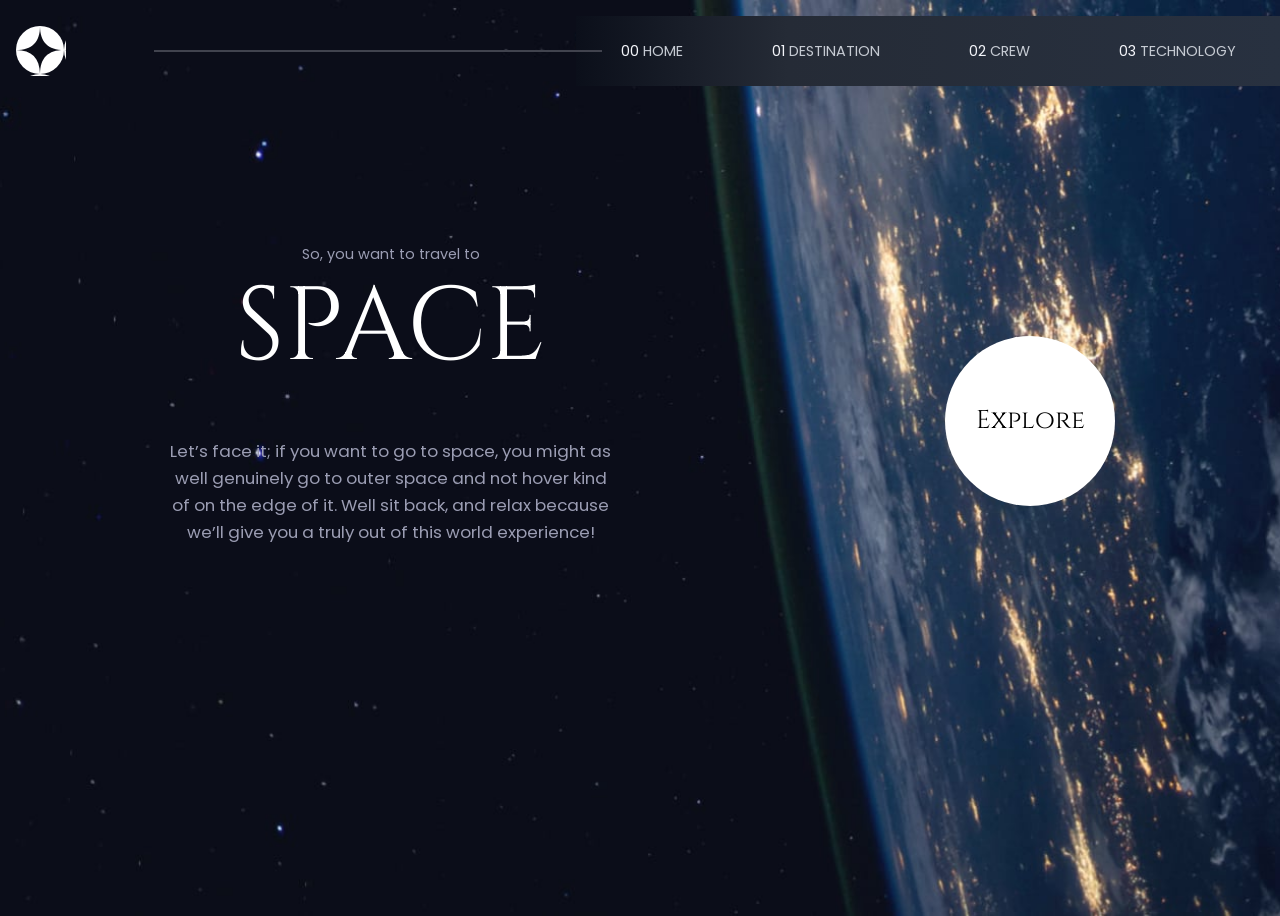
==== index.html @ 9f6f8373 "complete home page and destination page for desktop" ====
<!DOCTYPE html>
<html lang="en">
<head>
    <meta charset="UTF-8">
    <meta name="viewport" content="width=device-width, initial-scale=1.0">
    <title>Document</title>
    <link href="style.css" rel="stylesheet">
    <link href="https://fonts.googleapis.com/css2?family=Cinzel:wght@400;700&display=swap" rel="stylesheet">
    <link href="https://fonts.googleapis.com/css2?family=Poppins:wght@200;300&display=swap" rel="stylesheet">
</head>
<body> 
    <div id="header-placeholder"></div>
    <div class="home-cont">
        <div class="left">
            <p class="home-int">So, you want to travel to</p>
            <p class="home-tit">SPACE</p>
            <p class="home-txt"> Let’s face it; if you want to go to space, you might as well genuinely go to outer space and not hover kind of on the edge of it. Well sit back, and relax because we’ll give you a truly out of this world experience!</p>
        </div>
        <div class="right">
            <div class="home-circ">
                <p class="homeCir-txt">Explore</p>
            </div>
        </div>
    </div>
   <script src="app.js"></script>
        <script src="header.js"></script>
</body>
</html>
---- style.css ----
*{
    box-sizing: border-box;
    
}
 

body{
    width: 100%;
    min-height: 100vh;
    font-size: 1rem;
    font-family:"Poppins", sans-serif;
  margin: 0;
    padding: 0;
    background-position: center;
    background-size: cover;
    background-repeat: no-repeat;
    overflow-x: hidden;

}
  
nav{
    display: flex;
    flex-direction: row;
    align-items: center;
}

nav a{
    color: #c6cbd3;
    text-decoration: none;
}

.nav-numb{
    color:#f4f5fa;
}
  #bod-tit{
       margin: auto;
        width: 100%;
      justify-content: center;
        display: flex;
        flex-direction: row;
        justify-content: space-around;
        align-items: center;

  }

  .home-int, .home-txt{
    color: #9b9db3;
  }

  .home-tit{
    color: white;
    font-family: "Cinzel", sans-serif;
  }

  .home-circ{
   font-family: "Cinzel", sans-serif;
   display: flex;
   flex-direction: column;
   justify-content: center;
   align-items: center;

  }

  .aBox{
    display: flex;
    flex-direction: column;
    height: 100%;
    justify-content: center;
    align-items: center;
  }

   .des-num{
        color: #383c46;
        font-weight: bold;

    }

    .des-tit{
        color: #fbffff;
    }

    .month-tit, .mil-tit{
        color: #aeaeb6;
    }

    .planet-time{
        display: flex;
        flex-direction: row;
        justify-content: space-between;
    }

@media screen and (max-width: 480px){
 #bod-tit,.home-cont{
       width: 98%;
    }

   
}

.des-down{
    width: 100%;
}

.planet-name{
    display: flex;
    flex-direction: row;
     color: #bec3cf;
}

.planettxt{
    color: #787b8b;
}

.planettit{
    color: #ffffff;
    font-family: "Cinzel", sans-serif;
}

.month-txt, .mil-txt{
color: #e2e5eb;
font-family: "Cinzel", sans-serif;
}

.planet-box{
     background-image: url("image-moon.png");
       background-size: cover;
}

@media screen and (max-width: 768px) {
    #bod-tit{
        max-width: 480px;
    }
    
    nav a{
        font-size: 0.75rem;
        font-weight: 500;
    }

    .logo-box{
        height: 50px;
        width: 50px;
        transform: scale(0.75);
    }
    .line{
        display: none;
    }
    
    .home-cont{
     display: flex;
     flex-direction: column;
     justify-content: center;
     align-items: center;
     margin: 0 auto;
     max-width: 480px;
     text-align: center;
     margin-top: 1rem;
     margin-bottom:2rem ;
    }

     .home-txt{
        max-width: 41ch;
        font-size: 0.88rem;
        margin-top: -1rem;
        line-height: 22px;
    }

    .home-tit{
        font-size: 5rem;
        letter-spacing: 10px;
        

    }

    .home-int{
        margin-bottom: -4rem;
        font-size: 1.25rem;
    }

    .home-circ{
        width: 140px;
        height: 140px;
        background-color: white;
        border-radius: 50%;
        font-size: 1.5rem;
        margin-top: 3rem;
    }
     .des-tit{
        font-size: 1rem;
        word-spacing: 4.5px;
        letter-spacing: 2px;
    }
    
    .des-down{
        display: flex;
        flex-direction: column-reverse;
        justify-content: space-between;
        margin-top: 4rem;
        
    }

    .planet-box{
        
       width: 200px;
       height: 200px;
    }

     

    .planet-name{
        width: 50%;
        justify-content: space-between;
      
    }


    .planettit{
        font-size: 3rem;
       
    }

    .planettxt{
        font-size: 1.05rem;
        line-height: 26px;
    }

    .planet-time{
        width: 70%;
    }

    .month-txt, .mil-txt{
        font-size: 1.4rem;
    }

    .mil-tit, .month-tit{
        font-size: 0.8rem;
    }
}

@media screen and (min-width: 769px){
  .logo-box{
        height: 50px;
        width: 50px;
         
    }

    
        nav{
 background: #131522 ;

height: 70px;
font-size: 0.9rem;
justify-content: space-around;
width: 55%;
    }

    #bod-tit{
    margin-top: 1rem;
     
    }

    .home-cont{
        width: 100%;
        max-width: 550px;
        margin: 0 auto;
         display: flex;
     flex-direction: column;
     justify-content: center;
     align-items: center;
     text-align: center;
     margin : 2rem auto;
     
    }

    .home-txt{
        max-width: 41ch;
        font-size: 1.05rem;
        margin-top: -4rem;
        line-height: 27px;
    }

    .home-tit{
        font-size: 6.5rem;
    }

    .home-int{
     font-size: 0.9rem;
     margin-bottom: -7rem;
    }

     .home-circ{
        width: 150px;
        height: 150px;
        background-color: white;
        border-radius: 50%;
        font-size: 1.5rem;
        margin-top: 3rem;
    }
}
@media screen and (min-width: 1024px){

    nav{
 background: linear-gradient(
    90deg,
    #0b0f1a 0%,
    #252b36 30%,
    #283140 100%
);;
}

.home-cont{
    width: 100%;
    min-width: 950px;
    flex-direction: row;
    justify-content: space-between;
    align-items: center;
   margin-top: 9rem;
}

.des-cont{
   width: 100%;
max-width: 1000px;
display: flex;
    flex-direction: column;
   
    margin: 0 auto;
   margin-top: 3.5rem; 
}

#bod-tit{
    justify-content: space-between;
    width: 100%;
}

.logo-box{
    margin-left: 1rem;
}
.home-circ{
        width: 170px;
        height: 170px;
        background-color: white;
        border-radius: 50%;
        font-size: 1.6rem;
        margin-top: 3rem;
    }

    .line{
        background-color: #41434e;
        width: 35%;
        height: 2px;
        position: absolute;
        z-index: 1;
        margin-left: 12%;
    }

    .downDiv{
        width: 20px;
        height: 1px;
        background-color: white;
    }

    .des-tit{
        font-size: 1.2rem;
        word-spacing: 4.5px;
        letter-spacing: 2px;
    }
    
    .des-down{
        display: flex;
        flex-direction: row;
        justify-content: space-between;
        margin-top: 4rem;
        
    }

    .planet-box{
        
       width: 400px;
       height: 400px;
    }

    .planet-inf{
        width: 500px;
    }

    .planet-name{
        width: 50%;
        justify-content: space-between;
        margin-bottom: -4.5rem;
    }


    .planettit{
        font-size: 6rem;
        margin-bottom: -0.4rem;
    }

    .planettxt{
        font-size: 1.05rem;
        line-height: 26px;
    }

    .planet-time{
        width: 70%;
    }

    .month-txt, .mil-txt{
        font-size: 1.4rem;
    }

    .mil-tit, .month-tit{
        font-size: 0.8rem;
    }

}
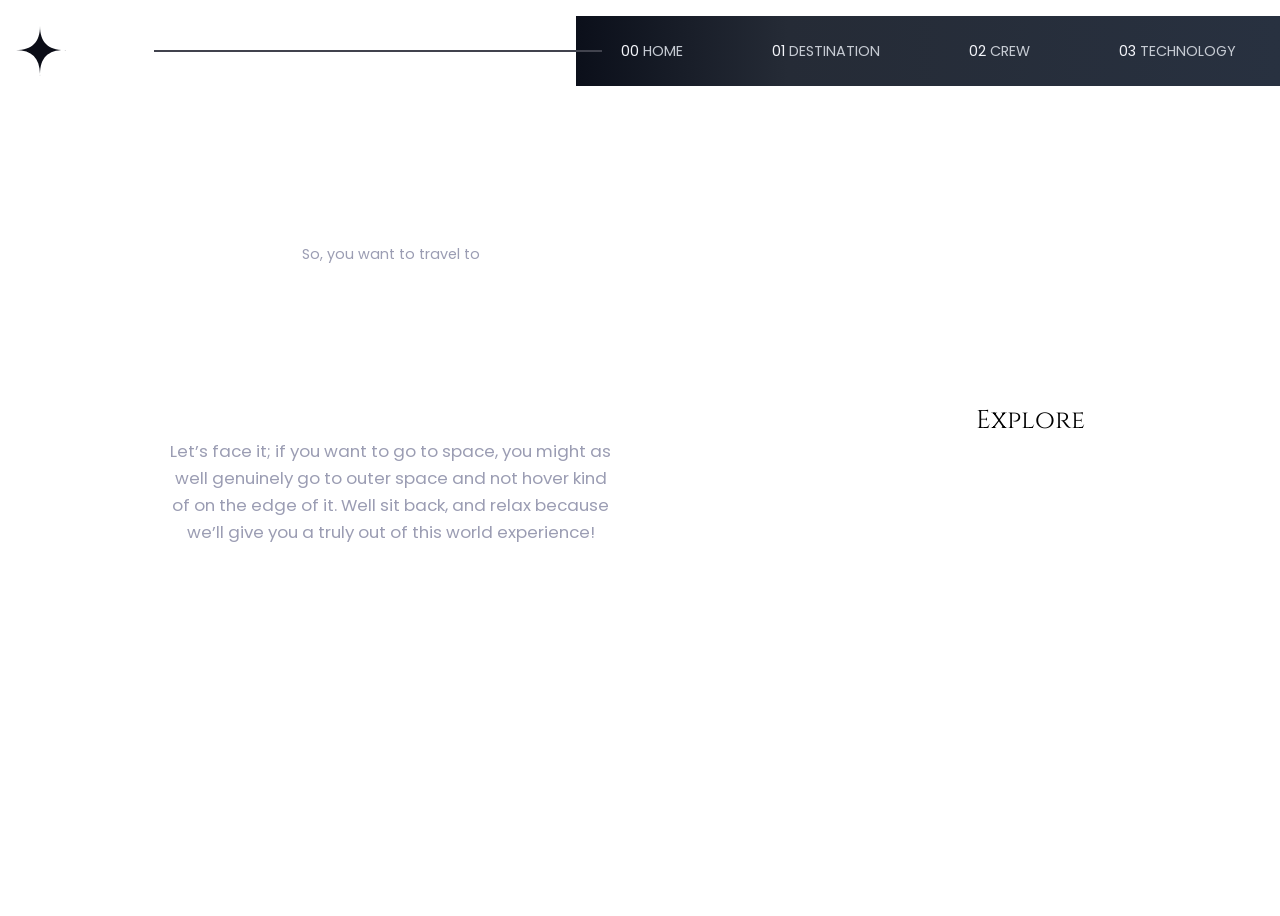
==== commit 77e4cf85: "update js" ====
--- a/index.html
+++ b/index.html
@@ -21,8 +21,8 @@
                 <p class="homeCir-txt">Explore</p>
             </div>
         </div>
-    </div>
-   <script src="app.js"></script>
+    </div> 
         <script src="header.js"></script>
+         <script src="app.js"></script>
 </body>
 </html>
--- a/style.css
+++ b/style.css
@@ -89,13 +89,7 @@
         justify-content: space-between;
     }
 
-@media screen and (max-width: 480px){
- #bod-tit,.home-cont{
-       width: 98%;
-    }
-
-   
-}
+ 
 
 .des-down{
     width: 100%;
@@ -105,6 +99,7 @@
     display: flex;
     flex-direction: row;
      color: #bec3cf;
+  
 }
 
 .planettxt{
@@ -126,6 +121,34 @@
        background-size: cover;
 }
 
+ .down-line, .headdown{
+        max-width: 70px;
+        height: 2px;
+        background-color: white;
+        margin: 0 auto;
+    }
+
+ 
+    
+
+
+
+
+ 
+@media screen and (max-width: 480px){
+ #bod-tit,.home-cont, .des-cont{
+       width: 98%;
+    }
+ .planet-time{
+    margin: 0 auto;
+ }
+
+ nav{
+     width: 80%;
+ }
+   
+}
+
 @media screen and (max-width: 768px) {
     #bod-tit{
         max-width: 480px;
@@ -134,12 +157,24 @@
     nav a{
         font-size: 0.75rem;
         font-weight: 500;
+     
+    }
+     
+    .nav-numb{
+        display: none;
+    }
+    
+    nav{ 
+     width: 70%;
+        justify-content: space-around;
+         background: #131522 ;
+         height: 30px;
     }
 
     .logo-box{
         height: 50px;
         width: 50px;
-        transform: scale(0.75);
+        transform: scale(0.5);
     }
     .line{
         display: none;
@@ -185,9 +220,11 @@
         margin-top: 3rem;
     }
      .des-tit{
-        font-size: 1rem;
+        font-size: 0.95rem;
         word-spacing: 4.5px;
         letter-spacing: 2px;
+        margin-left: 1rem;
+        margin-top: 2rem;
     }
     
     .des-down{
@@ -195,21 +232,23 @@
         flex-direction: column-reverse;
         justify-content: space-between;
         margin-top: 4rem;
-        
+        width: 98%;
+        margin: 0 auto;
     }
 
     .planet-box{
         
-       width: 200px;
-       height: 200px;
+       width: 220px;
+       height: 220px;
+       margin: 0 auto;
     }
 
      
 
     .planet-name{
-        width: 50%;
-        justify-content: space-between;
-      
+        width: 80%;
+        justify-content: space-around;
+    
     }
 
 
@@ -219,21 +258,39 @@
     }
 
     .planettxt{
-        font-size: 1.05rem;
-        line-height: 26px;
+        font-size: 0.95rem;
+        line-height: 22px;
+        max-width: 38ch;
+        margin-left: 1rem;
     }
 
     .planet-time{
-        width: 70%;
+        width: 80%;
+        
     }
 
     .month-txt, .mil-txt{
-        font-size: 1.4rem;
+        font-size: 1.25rem;
     }
 
     .mil-tit, .month-tit{
-        font-size: 0.8rem;
-    }
+        font-size: 0.7rem;
+    }
+    
+    .des-cont{
+        max-width: 480px;
+        width: 100%;
+        margin: 0 auto 2rem;
+        padding-left: 0.3rem;
+    }
+    .down-line{
+        max-width: 70px;
+        height: 2px;
+        background-color: white;
+        margin: 0 auto;
+    }
+
+   
 }
 
 @media screen and (min-width: 769px){
@@ -251,7 +308,10 @@
 font-size: 0.9rem;
 justify-content: space-around;
 width: 55%;
-    }
+ 
+    }
+
+   
 
     #bod-tit{
     margin-top: 1rem;
@@ -295,7 +355,74 @@
         font-size: 1.5rem;
         margin-top: 3rem;
     }
-}
+
+    .des-tit{
+        font-size: 1.2rem;
+        word-spacing: 4.5px;
+        letter-spacing: 2px;
+        margin-left: 1rem;
+        margin-top: 2rem;
+         
+    }
+    
+    .des-down{
+        display: flex;
+        flex-direction: column-reverse;
+        justify-content: space-between;
+        margin-top: 4rem;
+        width: 98%;
+        margin: 0 auto;
+    }
+
+    .planet-box{
+        
+       width: 250px;
+       height: 250px;
+       margin: 0 auto;
+    }
+
+     
+
+    .planet-name{
+        width: 80%;
+        justify-content: space-between;
+        font-size: 1.1rem;
+    }
+
+
+    .planettit{
+        font-size: 3.5rem;
+       
+    }
+
+    .planettxt{
+        font-size: 1rem;
+        line-height: 28px;
+        max-width: 40ch;
+        margin-left: 1rem;
+    }
+
+    .planet-time{
+        width: 80%;
+        
+    }
+
+    .month-txt, .mil-txt{
+        font-size: 1.4rem;
+    }
+
+    .mil-tit, .month-tit{
+        font-size: 0.9rem;
+    }
+    
+    .des-cont{
+        max-width: 480px;
+        width: 100%;
+        margin: 0 auto 3rem;
+        padding-left: 0.3rem;
+    }
+} 
+ 
 @media screen and (min-width: 1024px){
 
     nav{
@@ -304,8 +431,11 @@
     #0b0f1a 0%,
     #252b36 30%,
     #283140 100%
+     
 );;
-}
+display: flex;
+}
+ 
 
 .home-cont{
     width: 100%;
@@ -410,5 +540,8 @@
     .mil-tit, .month-tit{
         font-size: 0.8rem;
     }
-
+    
+    .planet-name p:hover{
+        cursor: pointer;
+    }
 }
